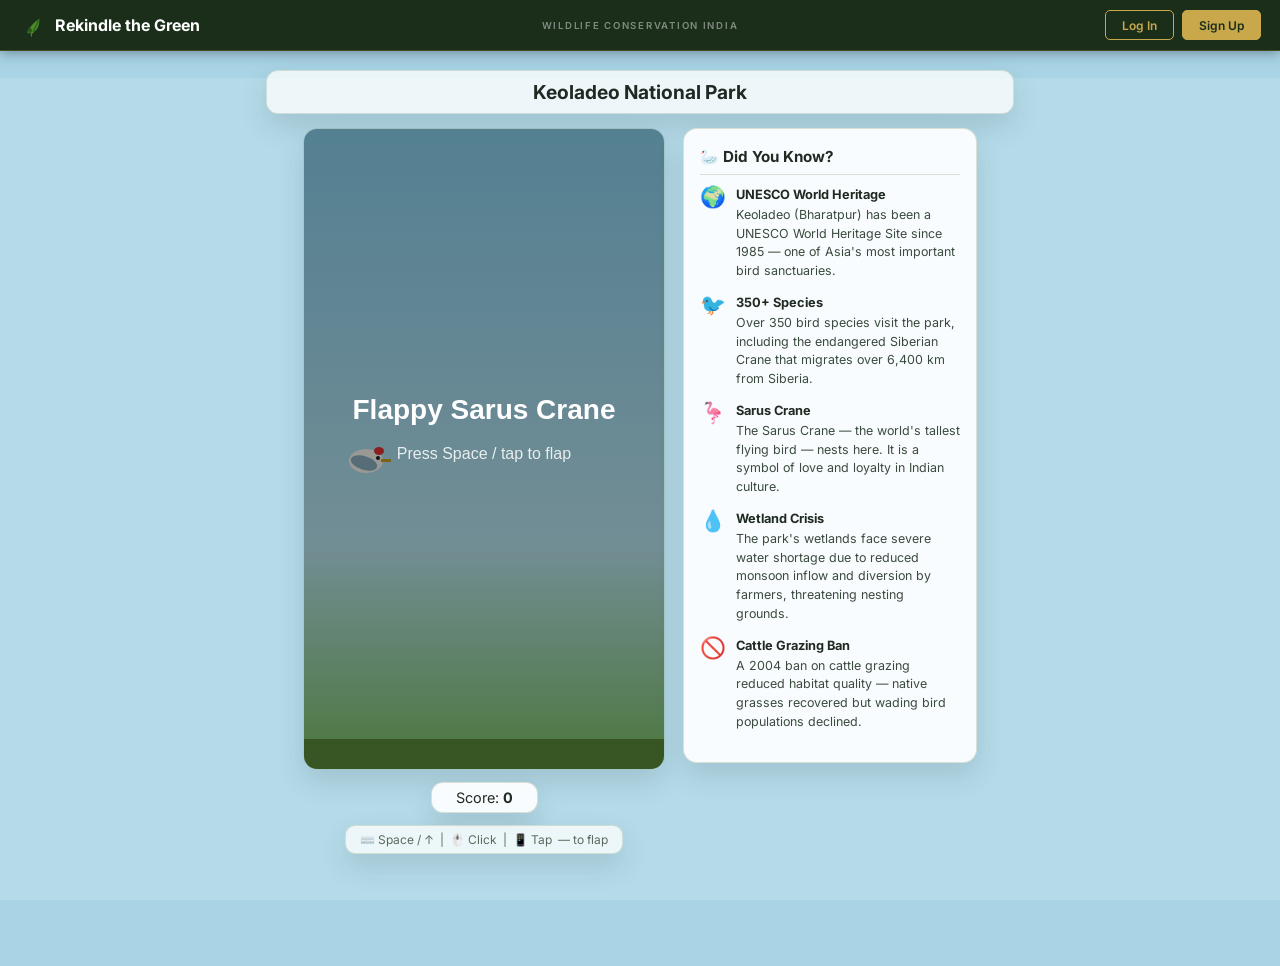
==== bird.html @ e1d17deb "Update repository content" ====
<!DOCTYPE html>
<html lang="en">

<head>
    <meta charset="UTF-8">
    <meta name="viewport" content="width=device-width, initial-scale=1.0">
    <link rel="stylesheet" href="nav.css">
    <script src="nav.js" defer></script>
    <title>Keoladeo National Park — Rekindle the Green</title>
    <style>
        :root {
            --rtg-text: #1f2a22;
            --rtg-surface: rgba(255, 255, 255, 0.76);
            --rtg-surface-strong: rgba(255, 255, 255, 0.92);
            --rtg-border: rgba(111, 143, 102, 0.25);
            --rtg-soft-blue: #d8ecf8;
            --rtg-shadow: 0 12px 28px rgba(34, 53, 39, 0.14);
            --rtg-btn: #eef4ea;
            --rtg-btn-hover: #dce9d8;
        }

        body {
            font-family: 'Inter', 'Segoe UI', sans-serif;
            text-align: center;
            color: var(--rtg-text);
            min-height: 100vh;
            position: relative;
            background-image: url('keoladeo-bg.jpg');
            background-size: cover;
            background-position: center;
            background-repeat: no-repeat;
            background-attachment: fixed;
            background-color: #a8d4e6;
            /* sky-blue fallback */
        }

        body::before {
            content: '';
            position: fixed;
            top: 78px;
            left: 0;
            right: 0;
            bottom: 0;
            background-color: rgba(255, 255, 255, 0.15);
            pointer-events: none;
            z-index: 0;
        }

        .container {
            position: relative;
            z-index: 1;
            padding: 12px 20px 20px;
        }

        .container h1 {
            margin: 0 auto 14px;
            width: min(92%, 720px);
            padding: 0.55rem 0.8rem;
            border-radius: 12px;
            background: var(--rtg-surface);
            border: 1px solid var(--rtg-border);
            box-shadow: var(--rtg-shadow);
            font-size: 1.2rem;
        }

        /* ── Game layout: canvas + sidebar ── */
        .game-layout {
            display: flex;
            justify-content: center;
            align-items: flex-start;
            gap: 18px;
            margin: 0 auto;
            max-width: 740px;
        }

        .game-panel {
            display: flex;
            flex-direction: column;
            align-items: center;
            gap: 12px;
        }

        canvas#board {
            display: block;
            border: 1px solid var(--rtg-border);
            border-radius: 14px;
            box-shadow: var(--rtg-shadow);
            cursor: pointer;
            /* Scale down on small screens via CSS; actual game coords stay 360×640 */
            max-width: min(360px, calc(100vw - 40px));
            height: auto;
        }

        .score-area {
            border: 1px solid var(--rtg-border);
            background: var(--rtg-surface-strong);
            border-radius: 12px;
            padding: 6px 24px;
            box-shadow: var(--rtg-shadow);
            font-size: 0.9rem;
        }

        /* Sidebar conservation facts */
        .sidebar {
            flex: 1;
            max-width: 260px;
            background: var(--rtg-surface-strong);
            border: 1px solid var(--rtg-border);
            border-radius: 14px;
            box-shadow: var(--rtg-shadow);
            padding: 18px 16px;
            text-align: left;
        }

        .sidebar h3 {
            font-size: 0.95rem;
            margin: 0 0 10px;
            color: var(--rtg-text);
            border-bottom: 1px solid var(--rtg-border);
            padding-bottom: 8px;
        }

        .fact-item {
            display: flex;
            gap: 10px;
            margin-bottom: 12px;
            align-items: flex-start;
        }

        .fact-icon {
            font-size: 1.3rem;
            flex-shrink: 0;
            line-height: 1.2;
        }

        .fact-text {
            font-size: 0.78rem;
            line-height: 1.5;
            color: #3a4a3e;
        }

        .fact-text strong {
            display: block;
            font-size: 0.8rem;
            color: var(--rtg-text);
            margin-bottom: 2px;
        }

        .hint-bar {
            background: var(--rtg-surface);
            border: 1px solid var(--rtg-border);
            border-radius: 10px;
            padding: 6px 14px;
            font-size: 0.75rem;
            color: #5a6b5e;
            box-shadow: var(--rtg-shadow);
        }

        /* ── Overlay ── */
        .overlay {
            display: none;
            position: fixed;
            inset: 0;
            background-color: rgba(20, 32, 24, 0.5);
            justify-content: center;
            align-items: center;
            z-index: 2000;
            padding: 16px;
        }

        .overlay-content {
            background: var(--rtg-soft-blue);
            padding: 22px 20px 20px;
            border-radius: 16px;
            position: relative;
            max-width: 680px;
            width: 100%;
            border: 1px solid var(--rtg-border);
            box-shadow: 0 18px 40px rgba(20, 32, 24, 0.3);
            text-align: left;
            max-height: 90vh;
            overflow-y: auto;
        }

        .overlay-image {
            width: 100%;
            max-height: 240px;
            object-fit: cover;
            border-radius: 10px;
            margin-bottom: 16px;
            display: block;
        }

        .overlay-title {
            text-align: center;
            font-size: 1.2rem;
            font-weight: 700;
            margin-bottom: 10px;
            color: #293c2e;
        }

        .overlay-info {
            color: #393c43;
            font-size: 0.9rem;
            line-height: 1.65;
            margin-bottom: 20px;
        }

        .overlay-info strong {
            color: #1f3a24;
        }

        .overlay-tags {
            display: flex;
            flex-wrap: wrap;
            gap: 6px;
            margin-bottom: 18px;
        }

        .tag {
            background: rgba(74, 138, 42, 0.12);
            border: 1px solid rgba(74, 138, 42, 0.3);
            color: #2e5a1e;
            border-radius: 999px;
            padding: 3px 10px;
            font-size: 0.72rem;
            font-weight: 600;
        }

        #closeOverlay {
            padding: 10px 18px;
            cursor: pointer;
            background-color: var(--rtg-btn);
            color: var(--rtg-text);
            border: 1px solid var(--rtg-border);
            border-radius: 999px;
            position: absolute;
            bottom: 18px;
            right: 18px;
            font-weight: 600;
            font-size: 0.85rem;
            transition: transform 0.2s ease, background-color 0.2s ease;
        }

        #closeOverlay:hover {
            background-color: var(--rtg-btn-hover);
            transform: translateY(-1px);
        }

        /* ── Responsive ── */
        @media (max-width: 640px) {
            .game-layout {
                flex-direction: column;
                align-items: center;
            }

            .sidebar {
                max-width: 100%;
                width: min(92%, 380px);
            }
        }
    </style>
</head>

<body>
    <!-- nav injected by nav.js -->

    <div class="container">
        <h1>Keoladeo National Park</h1>

        <div class="game-layout">

            <!-- Left: game + controls hint -->
            <div class="game-panel">
                <canvas id="board"></canvas>
                <div class="score-area">
                    Score: <strong id="score">0</strong>
                </div>
                <div class="hint-bar">⌨️ Space / ↑ &nbsp;|&nbsp; 🖱️ Click &nbsp;|&nbsp; 📱 Tap &nbsp;— to flap</div>
            </div>

            <!-- Right: conservation sidebar -->
            <aside class="sidebar">
                <h3>🦢 Did You Know?</h3>

                <div class="fact-item">
                    <span class="fact-icon">🌍</span>
                    <div class="fact-text">
                        <strong>UNESCO World Heritage</strong>
                        Keoladeo (Bharatpur) has been a UNESCO World Heritage Site since 1985 — one of Asia's most
                        important bird sanctuaries.
                    </div>
                </div>

                <div class="fact-item">
                    <span class="fact-icon">🐦</span>
                    <div class="fact-text">
                        <strong>350+ Species</strong>
                        Over 350 bird species visit the park, including the endangered Siberian Crane that migrates over
                        6,400 km from Siberia.
                    </div>
                </div>

                <div class="fact-item">
                    <span class="fact-icon">🦩</span>
                    <div class="fact-text">
                        <strong>Sarus Crane</strong>
                        The Sarus Crane — the world's tallest flying bird — nests here. It is a symbol of love and
                        loyalty in Indian culture.
                    </div>
                </div>

                <div class="fact-item">
                    <span class="fact-icon">💧</span>
                    <div class="fact-text">
                        <strong>Wetland Crisis</strong>
                        The park's wetlands face severe water shortage due to reduced monsoon inflow and diversion by
                        farmers, threatening nesting grounds.
                    </div>
                </div>

                <div class="fact-item">
                    <span class="fact-icon">🚫</span>
                    <div class="fact-text">
                        <strong>Cattle Grazing Ban</strong>
                        A 2004 ban on cattle grazing reduced habitat quality — native grasses recovered but wading bird
                        populations declined.
                    </div>
                </div>
            </aside>
        </div>
    </div>

    <!-- Conservation overlay (shown after game over) -->
    <div id="overlay" class="overlay">
        <div class="overlay-content">
            <img src="keoladeo-overlay.jpg" alt="Keoladeo National Park" class="overlay-image" />
            <h2 class="overlay-title">Bird Conservation at Keoladeo National Park</h2>
            <div class="overlay-tags">
                <span class="tag">UNESCO World Heritage</span>
                <span class="tag">Rajasthan, India</span>
                <span class="tag">Wetland Ecosystem</span>
                <span class="tag">350+ Bird Species</span>
            </div>
            <p class="overlay-info">
                Keoladeo Ghana National Park in Bharatpur, Rajasthan is one of the world's most important bird
                sanctuaries. Originally a duck-hunting ground of the Maharajas of Bharatpur, it was declared a
                wildlife sanctuary in 1971 and a <strong>UNESCO World Heritage Site</strong> in 1985.
                <br><br>
                The park is a crucial wintering ground for the <strong>critically endangered Siberian Crane</strong>,
                which migrates over 6,400 km from western Siberia. Although the species has not been reliably
                sighted since 2002, conservation efforts continue to protect their potential habitat. Year-round
                residents include the <strong>Sarus Crane</strong> — the world's tallest flying bird at up to 1.8 m —
                along with painted storks, open-bill storks, spoonbills, darters, and over 350 other species.
                <br><br>
                The park's <strong>biggest threat is water scarcity</strong>. The Ajan Bund reservoir that feeds the
                wetlands receives diminishing monsoon runoff due to upstream diversions by farmers, causing the
                marshes to dry out earlier each year. Forest department managers now pump groundwater to
                maintain minimum water levels during nesting season. Community-based ecotourism, where local
                cycle-rickshaw guides earn livelihoods, has created strong local champions for the park's protection.
            </p>
            <button id="closeOverlay">Play Again ↩</button>
        </div>
    </div>

    <script src="flappybird.js"></script>
</body>

</html>
---- nav.css ----
@import url('https://fonts.googleapis.com/css2?family=Inter:wght@400;600;700&family=Playfair+Display:ital,wght@1,700&display=swap');

:root {
    --rtg-nav-bg: #1a2e1a;
    --rtg-nav-gold: #c9a84c;
    --rtg-nav-gold-hover: #e8c96a;
    --rtg-nav-white: #ffffff;
}

.rtg-navbar {
    position: fixed;
    top: 0;
    left: 0;
    right: 0;
    height: 50px;
    background: var(--rtg-nav-bg);
    display: flex;
    align-items: center;
    justify-content: space-between;
    padding: 0 1.2rem;
    z-index: 1000;
    border-bottom: 1px solid rgba(201, 168, 76, 0.25);
    box-shadow: 0 2px 12px rgba(26, 26, 26, 0.4);
    font-family: 'Inter', sans-serif;
}

.rtg-navbar .nav-logo {
    display: flex;
    align-items: center;
    gap: 0.5rem;
    text-decoration: none;
}

.rtg-navbar .nav-logo svg {
    width: 28px;
    height: 28px;
    flex-shrink: 0;
}

.rtg-navbar .nav-logo-text {
    font-weight: 700;
    font-size: 1rem;
    color: var(--rtg-nav-white);
    white-space: nowrap;
}

.rtg-navbar .nav-logo-text em {
    font-family: 'Playfair Display', serif;
    font-style: italic;
    color: var(--rtg-nav-gold);
}

.rtg-navbar .nav-center {
    position: absolute;
    left: 50%;
    transform: translateX(-50%);
    font-size: 0.6rem;
    font-weight: 600;
    letter-spacing: 0.18em;
    text-transform: uppercase;
    color: rgba(255, 255, 255, 0.45);
    pointer-events: none;
    white-space: nowrap;
}

.rtg-navbar .nav-actions {
    display: flex;
    gap: 0.5rem;
}

.rtg-navbar .btn-nav {
    padding: 0.38rem 1rem;
    border-radius: 5px;
    font-size: 0.75rem;
    font-weight: 600;
    cursor: pointer;
    text-decoration: none;
    transition: all 0.18s;
    display: inline-block;
}

.rtg-navbar .btn-login {
    background: transparent;
    color: var(--rtg-nav-gold);
    border: 1.5px solid var(--rtg-nav-gold);
}

.rtg-navbar .btn-login:hover {
    background: rgba(201, 168, 76, 0.12);
}

.rtg-navbar .btn-signup {
    background: var(--rtg-nav-gold);
    color: var(--rtg-nav-bg);
    border: 1.5px solid var(--rtg-nav-gold);
}

.rtg-navbar .btn-signup:hover {
    background: var(--rtg-nav-gold-hover);
    border-color: var(--rtg-nav-gold-hover);
}

body {
    padding-top: 50px;
}

@media (max-width: 900px) {
    .rtg-navbar .nav-center {
        display: none;
    }
}

@media (max-width: 540px) {
    .rtg-navbar {
        padding: 0 0.7rem;
    }

    .rtg-navbar .nav-logo-text {
        font-size: 0.9rem;
    }

    .rtg-navbar .nav-actions {
        gap: 0.35rem;
    }

    .rtg-navbar .btn-nav {
        padding: 0.3rem 0.7rem;
        font-size: 0.7rem;
    }
}
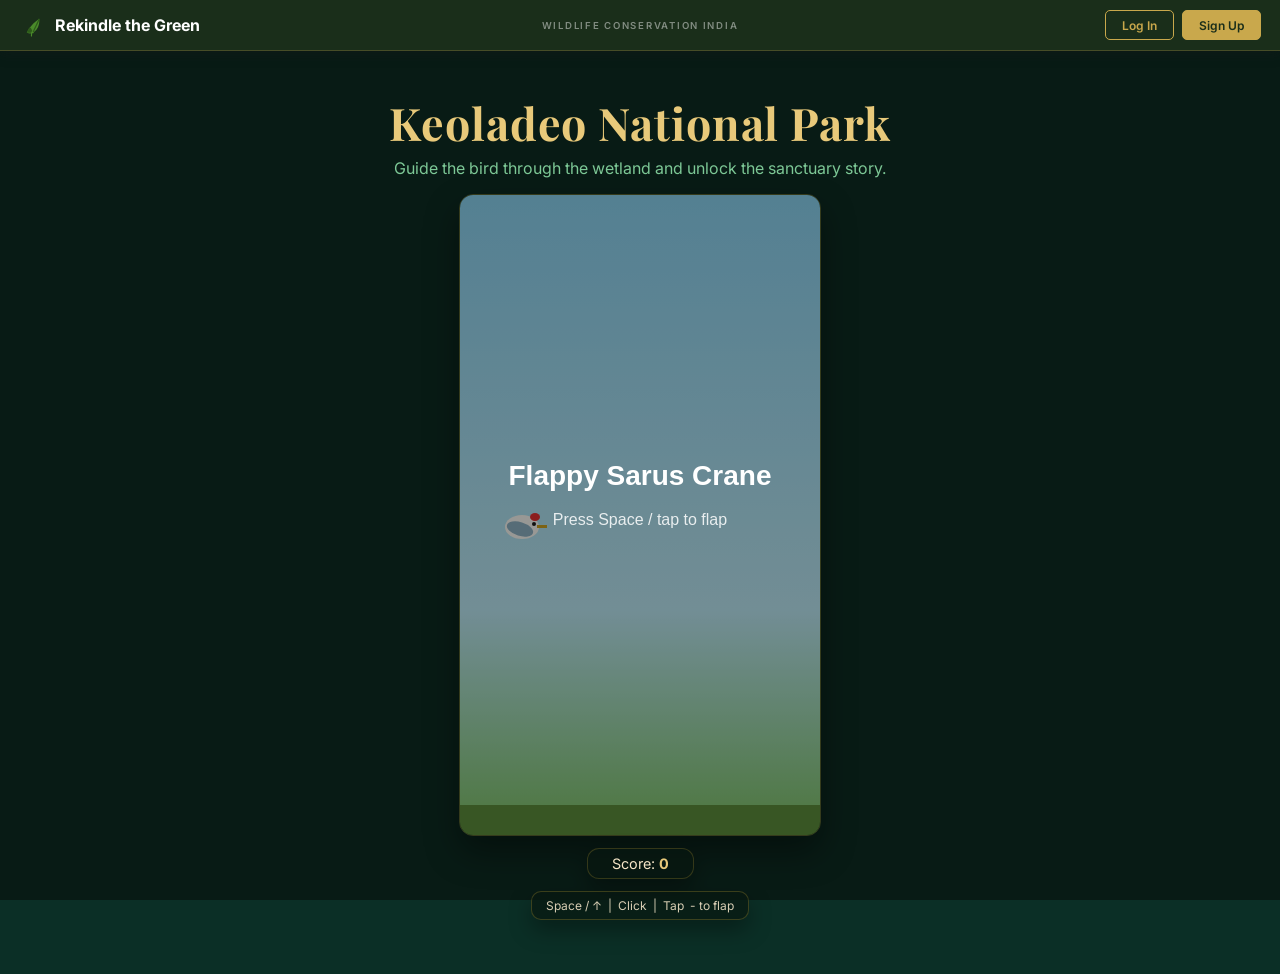
==== commit a9443999: "Modify bird page Co-authored-by: Copilot <copilot@github.com>" ====
--- a/bird.html
+++ b/bird.html
@@ -9,39 +9,45 @@
     <title>Keoladeo National Park — Rekindle the Green</title>
     <style>
         :root {
-            --rtg-text: #1f2a22;
-            --rtg-surface: rgba(255, 255, 255, 0.76);
-            --rtg-surface-strong: rgba(255, 255, 255, 0.92);
-            --rtg-border: rgba(111, 143, 102, 0.25);
-            --rtg-soft-blue: #d8ecf8;
-            --rtg-shadow: 0 12px 28px rgba(34, 53, 39, 0.14);
-            --rtg-btn: #eef4ea;
-            --rtg-btn-hover: #dce9d8;
+            --jungle-dark: #0b2f26;
+            --jungle-mid: #163222;
+            --jungle-light: #1f4a32;
+            --moss: #2d6e47;
+            --leaf: #4a9e6a;
+            --pale-leaf: #7dc896;
+            --gold: #d4af37;
+            --gold-light: #e8c97a;
+            --cream: #f5e6c8;
+            --cream-dark: #d8ceb4;
+            --radius: 12px;
+            --radius-lg: 18px;
         }
 
         body {
             font-family: 'Inter', 'Segoe UI', sans-serif;
             text-align: center;
-            color: var(--rtg-text);
+            color: var(--cream);
             min-height: 100vh;
             position: relative;
+            margin: 0;
+            overflow-x: hidden;
+            background-color: var(--jungle-dark);
             background-image: url('keoladeo-bg.jpg');
             background-size: cover;
             background-position: center;
             background-repeat: no-repeat;
             background-attachment: fixed;
-            background-color: #a8d4e6;
-            /* sky-blue fallback */
+            padding-top: 74px;
         }
 
         body::before {
             content: '';
             position: fixed;
-            top: 78px;
+            top: 0;
             left: 0;
             right: 0;
             bottom: 0;
-            background-color: rgba(255, 255, 255, 0.15);
+            background-color: rgba(7, 20, 15, 0.75);
             pointer-events: none;
             z-index: 0;
         }
@@ -49,18 +55,29 @@
         .container {
             position: relative;
             z-index: 1;
-            padding: 12px 20px 20px;
-        }
-
-        .container h1 {
-            margin: 0 auto 14px;
-            width: min(92%, 720px);
-            padding: 0.55rem 0.8rem;
-            border-radius: 12px;
-            background: var(--rtg-surface);
-            border: 1px solid var(--rtg-border);
-            box-shadow: var(--rtg-shadow);
-            font-size: 1.2rem;
+            width: min(100%, 1080px);
+            margin: 0 auto;
+            padding: 1.2rem 1rem 2.25rem;
+        }
+
+        #gamePage h1 {
+            margin: 0 auto 0.35rem;
+            font-family: 'Playfair Display', serif;
+            color: var(--gold-light);
+            font-size: clamp(2rem, 4vw, 2.8rem);
+            letter-spacing: 0.02em;
+            font-weight: 700;
+            background: none;
+            border: none;
+            box-shadow: none;
+            width: auto;
+            padding: 0;
+        }
+
+        .game-sub {
+            font-size: 1rem;
+            color: var(--pale-leaf);
+            margin: 0 0 1rem;
         }
 
         /* ── Game layout: canvas + sidebar ── */
@@ -70,7 +87,7 @@
             align-items: flex-start;
             gap: 18px;
             margin: 0 auto;
-            max-width: 740px;
+            max-width: 980px;
         }
 
         .game-panel {
@@ -82,32 +99,36 @@
 
         canvas#board {
             display: block;
-            border: 1px solid var(--rtg-border);
+            border: 1px solid rgba(212, 175, 55, 0.22);
             border-radius: 14px;
-            box-shadow: var(--rtg-shadow);
+            box-shadow: inset 0 10px 18px rgba(0, 0, 0, 0.24), 0 16px 34px rgba(0, 0, 0, 0.4);
             cursor: pointer;
-            /* Scale down on small screens via CSS; actual game coords stay 360×640 */
             max-width: min(360px, calc(100vw - 40px));
             height: auto;
         }
 
         .score-area {
-            border: 1px solid var(--rtg-border);
-            background: var(--rtg-surface-strong);
+            border: 1px solid rgba(212, 175, 55, 0.22);
+            background: rgba(8, 24, 17, 0.7);
             border-radius: 12px;
             padding: 6px 24px;
-            box-shadow: var(--rtg-shadow);
+            box-shadow: 0 10px 22px rgba(0, 0, 0, 0.34);
             font-size: 0.9rem;
+            color: var(--cream);
+        }
+
+        .score-area #score {
+            color: var(--gold-light);
         }
 
         /* Sidebar conservation facts */
         .sidebar {
             flex: 1;
             max-width: 260px;
-            background: var(--rtg-surface-strong);
-            border: 1px solid var(--rtg-border);
+            background: rgba(8, 24, 17, 0.72);
+            border: 1px solid rgba(212, 175, 55, 0.25);
             border-radius: 14px;
-            box-shadow: var(--rtg-shadow);
+            box-shadow: 0 16px 34px rgba(0, 0, 0, 0.4);
             padding: 18px 16px;
             text-align: left;
         }
@@ -115,8 +136,8 @@
         .sidebar h3 {
             font-size: 0.95rem;
             margin: 0 0 10px;
-            color: var(--rtg-text);
-            border-bottom: 1px solid var(--rtg-border);
+            color: var(--gold-light);
+            border-bottom: 1px solid rgba(212, 175, 55, 0.25);
             padding-bottom: 8px;
         }
 
@@ -136,119 +157,375 @@
         .fact-text {
             font-size: 0.78rem;
             line-height: 1.5;
-            color: #3a4a3e;
+            color: var(--cream-dark);
         }
 
         .fact-text strong {
             display: block;
             font-size: 0.8rem;
-            color: var(--rtg-text);
+            color: var(--cream);
             margin-bottom: 2px;
         }
 
         .hint-bar {
-            background: var(--rtg-surface);
-            border: 1px solid var(--rtg-border);
+            background: rgba(8, 24, 17, 0.72);
+            border: 1px solid rgba(212, 175, 55, 0.25);
             border-radius: 10px;
             padding: 6px 14px;
             font-size: 0.75rem;
-            color: #5a6b5e;
-            box-shadow: var(--rtg-shadow);
-        }
-
-        /* ── Overlay ── */
-        .overlay {
+            color: var(--cream-dark);
+            box-shadow: 0 10px 22px rgba(0, 0, 0, 0.34);
+        }
+
+        #infoPage {
             display: none;
-            position: fixed;
-            inset: 0;
-            background-color: rgba(20, 32, 24, 0.5);
-            justify-content: center;
-            align-items: center;
-            z-index: 2000;
-            padding: 16px;
-        }
-
-        .overlay-content {
-            background: var(--rtg-soft-blue);
-            padding: 22px 20px 20px;
-            border-radius: 16px;
+            max-width: 800px;
+            margin: 0 auto;
+            padding: 4rem 2rem 6rem;
+            animation: fadeUp 0.6s ease forwards;
+        }
+
+        @keyframes fadeUp {
+            from {
+                opacity: 0;
+                transform: translateY(24px);
+            }
+            to {
+                opacity: 1;
+                transform: translateY(0);
+            }
+        }
+
+        .unlock-bar {
+            border-top: 1px solid rgba(212, 175, 55, 0.2);
+            border-bottom: 1px solid rgba(212, 175, 55, 0.2);
+            padding: 1rem 0;
+            margin-bottom: 3.5rem;
+            display: flex;
+            align-items: baseline;
+            gap: 1.25rem;
+        }
+
+        .unlock-kicker {
+            font-family: 'Inter', sans-serif;
+            font-size: 0.62rem;
+            font-weight: 700;
+            letter-spacing: 0.18em;
+            text-transform: uppercase;
+            color: var(--gold);
+            flex-shrink: 0;
+        }
+
+        .unlock-bar p {
+            font-size: 0.95rem;
+            font-style: italic;
+            color: var(--cream-dark);
+            line-height: 1.5;
+            text-align: left;
+        }
+
+        .info-hero {
+            margin-bottom: 3.5rem;
+            text-align: left;
+        }
+
+        .info-hero-label {
+            font-family: 'Inter', sans-serif;
+            font-size: 0.62rem;
+            font-weight: 700;
+            letter-spacing: 0.18em;
+            text-transform: uppercase;
+            color: var(--gold);
+            opacity: 0.65;
+            margin-bottom: 0.75rem;
+            display: block;
+        }
+
+        .info-hero h2 {
+            font-family: 'Playfair Display', serif;
+            font-size: 2.6rem;
+            font-weight: 700;
+            color: var(--cream);
+            line-height: 1.12;
+            margin-bottom: 1rem;
+            letter-spacing: -0.01em;
+        }
+
+        .info-hero p {
+            font-size: 1.12rem;
+            color: var(--cream-dark);
+            line-height: 1.75;
+            max-width: 600px;
+            font-weight: 300;
+            text-align: left;
+        }
+
+        .stat-row {
+            display: grid;
+            grid-template-columns: repeat(3, 1fr);
+            border-top: 1px solid rgba(212, 175, 55, 0.18);
+            border-bottom: 1px solid rgba(212, 175, 55, 0.18);
+            margin-bottom: 3.5rem;
+            text-align: left;
+        }
+
+        .stat-item {
+            padding: 1.75rem 1.25rem;
+            border-right: 1px solid rgba(212, 175, 55, 0.18);
+        }
+
+        .stat-item:last-child {
+            border-right: none;
+        }
+
+        .stat-item .s-num {
+            font-family: 'Playfair Display', serif;
+            font-size: 2.5rem;
+            font-weight: 700;
+            color: var(--gold);
+            line-height: 1;
+            display: block;
+            margin-bottom: 0.3rem;
+        }
+
+        .stat-item .s-label {
+            font-family: 'Inter', sans-serif;
+            font-size: 0.68rem;
+            font-weight: 500;
+            letter-spacing: 0.08em;
+            text-transform: uppercase;
+            color: var(--cream-dark);
+        }
+
+        .info-section {
+            margin-bottom: 3.5rem;
+            text-align: left;
+        }
+
+        .section-label {
+            font-family: 'Inter', sans-serif;
+            font-size: 0.62rem;
+            font-weight: 700;
+            letter-spacing: 0.18em;
+            text-transform: uppercase;
+            color: var(--gold);
+            opacity: 0.65;
+            margin-bottom: 1.5rem;
+            display: block;
+        }
+
+        .timeline {
+            list-style: none;
+            padding: 0;
+        }
+
+        .timeline li {
+            display: grid;
+            grid-template-columns: 60px 1px 1fr;
+            gap: 0 1.5rem;
+            padding-bottom: 2.25rem;
+        }
+
+        .timeline li:last-child {
+            padding-bottom: 0;
+        }
+
+        .tl-year {
+            font-family: 'Playfair Display', serif;
+            font-size: 0.9rem;
+            color: var(--gold);
+            font-weight: 700;
+            text-align: right;
+            padding-top: 1px;
+        }
+
+        .tl-line {
             position: relative;
-            max-width: 680px;
-            width: 100%;
-            border: 1px solid var(--rtg-border);
-            box-shadow: 0 18px 40px rgba(20, 32, 24, 0.3);
-            text-align: left;
-            max-height: 90vh;
-            overflow-y: auto;
-        }
-
-        .overlay-image {
-            width: 100%;
-            max-height: 240px;
-            object-fit: cover;
-            border-radius: 10px;
-            margin-bottom: 16px;
-            display: block;
-        }
-
-        .overlay-title {
+            background: rgba(212, 175, 55, 0.18);
+            width: 1px;
+        }
+
+        .tl-line::before {
+            content: '';
+            position: absolute;
+            top: 5px;
+            left: 50%;
+            transform: translateX(-50%);
+            width: 7px;
+            height: 7px;
+            border-radius: 50%;
+            background: var(--gold);
+            border: 1px solid var(--jungle-dark);
+        }
+
+        .timeline li:last-child .tl-line {
+            background: transparent;
+        }
+
+        .tl-content strong {
+            display: block;
+            color: var(--cream);
+            font-size: 1.05rem;
+            font-weight: 600;
+            margin-bottom: 0.4rem;
+        }
+
+        .tl-content p {
+            font-size: 0.95rem;
+            color: var(--cream-dark);
+            line-height: 1.65;
+            font-style: italic;
+            text-align: left;
+        }
+
+        .fact-grid {
+            display: grid;
+            grid-template-columns: 1fr 1fr;
+            gap: 1px;
+            background: rgba(212, 175, 55, 0.1);
+            border: 1px solid rgba(212, 175, 55, 0.1);
+            border-radius: var(--radius);
+            overflow: hidden;
+        }
+
+        .fact-cell {
+            background: var(--jungle-dark);
+            padding: 1.5rem;
+        }
+
+        .fact-cell .fc-label {
+            font-family: 'Inter', sans-serif;
+            font-size: 0.62rem;
+            font-weight: 700;
+            letter-spacing: 0.14em;
+            text-transform: uppercase;
+            color: var(--pale-leaf);
+            margin-bottom: 0.55rem;
+            display: block;
+        }
+
+        .fact-cell p {
+            font-size: 0.95rem;
+            color: var(--cream-dark);
+            line-height: 1.65;
+            text-align: left;
+        }
+
+        .cta-section {
+            border-top: 1px solid rgba(212, 175, 55, 0.18);
+            padding-top: 3rem;
+            text-align: left;
+        }
+
+        .cta-eyebrow {
+            font-family: 'Inter', sans-serif;
+            font-size: 0.62rem;
+            font-weight: 700;
+            letter-spacing: 0.18em;
+            text-transform: uppercase;
+            color: var(--gold);
+            opacity: 0.65;
+            margin-bottom: 1rem;
+            display: block;
+        }
+
+        .cta-section h3 {
+            font-family: 'Playfair Display', serif;
+            font-size: 2rem;
+            color: var(--cream);
+            margin-bottom: 0.75rem;
+            line-height: 1.2;
+        }
+
+        .cta-section p {
+            font-size: 1.05rem;
+            color: var(--cream-dark);
+            line-height: 1.7;
+            max-width: 520px;
+            margin-bottom: 2rem;
+            font-style: italic;
+            text-align: left;
+        }
+
+        .cta-buttons {
+            display: flex;
+            gap: 0.75rem;
+            flex-wrap: wrap;
+        }
+
+        .cta-primary {
+            padding: 0.8rem 2rem;
+            background: var(--gold);
+            color: var(--jungle-dark);
+            font-family: 'Inter', sans-serif;
+            font-size: 0.8rem;
+            font-weight: 700;
+            letter-spacing: 0.07em;
+            text-transform: uppercase;
+            border: none;
+            border-radius: 4px;
+            cursor: pointer;
+            text-decoration: none;
+            display: inline-block;
+            transition: background 0.2s;
+        }
+
+        .cta-primary:hover {
+            background: var(--gold-light);
+        }
+
+        .cta-secondary {
+            padding: 0.8rem 2rem;
+            background: transparent;
+            color: var(--cream);
+            font-family: 'Inter', sans-serif;
+            font-size: 0.8rem;
+            font-weight: 600;
+            letter-spacing: 0.07em;
+            text-transform: uppercase;
+            border: 1px solid rgba(255, 255, 255, 0.18);
+            border-radius: 4px;
+            cursor: pointer;
+            text-decoration: none;
+            display: inline-block;
+            transition: border-color 0.2s;
+        }
+
+        .cta-secondary:hover {
+            border-color: rgba(255, 255, 255, 0.4);
+        }
+
+        .info-play-again {
             text-align: center;
-            font-size: 1.2rem;
-            font-weight: 700;
-            margin-bottom: 10px;
-            color: #293c2e;
-        }
-
-        .overlay-info {
-            color: #393c43;
-            font-size: 0.9rem;
-            line-height: 1.65;
-            margin-bottom: 20px;
-        }
-
-        .overlay-info strong {
-            color: #1f3a24;
-        }
-
-        .overlay-tags {
-            display: flex;
-            flex-wrap: wrap;
-            gap: 6px;
-            margin-bottom: 18px;
-        }
-
-        .tag {
-            background: rgba(74, 138, 42, 0.12);
-            border: 1px solid rgba(74, 138, 42, 0.3);
-            color: #2e5a1e;
+            margin-top: 3rem;
+            padding-top: 2rem;
+            border-top: 1px solid rgba(255, 255, 255, 0.05);
+        }
+
+        .info-play-again button {
+            background: transparent;
+            border: 1px solid rgba(255, 255, 255, 0.14);
+            color: var(--cream-dark);
+            font-family: 'Inter', sans-serif;
+            font-size: 1rem;
+            padding: 0.6rem 1.8rem;
             border-radius: 999px;
-            padding: 3px 10px;
-            font-size: 0.72rem;
-            font-weight: 600;
-        }
-
-        #closeOverlay {
-            padding: 10px 18px;
             cursor: pointer;
-            background-color: var(--rtg-btn);
-            color: var(--rtg-text);
-            border: 1px solid var(--rtg-border);
-            border-radius: 999px;
-            position: absolute;
-            bottom: 18px;
-            right: 18px;
-            font-weight: 600;
-            font-size: 0.85rem;
-            transition: transform 0.2s ease, background-color 0.2s ease;
-        }
-
-        #closeOverlay:hover {
-            background-color: var(--rtg-btn-hover);
-            transform: translateY(-1px);
+            letter-spacing: 0.04em;
+            transition: border-color 0.2s, color 0.2s;
+        }
+
+        .info-play-again button:hover {
+            border-color: var(--leaf);
+            color: var(--cream);
         }
 
         /* ── Responsive ── */
         @media (max-width: 640px) {
+            body {
+                padding-top: 68px;
+            }
+
             .game-layout {
                 flex-direction: column;
                 align-items: center;
@@ -258,6 +535,31 @@
                 max-width: 100%;
                 width: min(92%, 380px);
             }
+
+            .stat-row {
+                grid-template-columns: 1fr;
+            }
+
+            .stat-item {
+                border-right: none;
+                border-bottom: 1px solid rgba(212, 175, 55, 0.18);
+            }
+
+            .stat-item:last-child {
+                border-bottom: none;
+            }
+
+            .fact-grid {
+                grid-template-columns: 1fr;
+            }
+
+            .info-hero h2 {
+                font-size: 1.9rem;
+            }
+
+            #infoPage {
+                padding: 2.5rem 1.25rem 4rem;
+            }
         }
     </style>
 </head>
@@ -265,8 +567,9 @@
 <body>
     <!-- nav injected by nav.js -->
 
-    <div class="container">
+    <div id="gamePage" class="container">
         <h1>Keoladeo National Park</h1>
+        <p class="game-sub">Guide the bird through the wetland and unlock the sanctuary story.</p>
 
         <div class="game-layout">
 
@@ -276,91 +579,75 @@
                 <div class="score-area">
                     Score: <strong id="score">0</strong>
                 </div>
-                <div class="hint-bar">⌨️ Space / ↑ &nbsp;|&nbsp; 🖱️ Click &nbsp;|&nbsp; 📱 Tap &nbsp;— to flap</div>
+                <div class="hint-bar">Space / ↑ &nbsp;|&nbsp; Click &nbsp;|&nbsp; Tap &nbsp;- to flap</div>
             </div>
-
-            <!-- Right: conservation sidebar -->
-            <aside class="sidebar">
-                <h3>🦢 Did You Know?</h3>
-
-                <div class="fact-item">
-                    <span class="fact-icon">🌍</span>
-                    <div class="fact-text">
-                        <strong>UNESCO World Heritage</strong>
-                        Keoladeo (Bharatpur) has been a UNESCO World Heritage Site since 1985 — one of Asia's most
-                        important bird sanctuaries.
-                    </div>
-                </div>
-
-                <div class="fact-item">
-                    <span class="fact-icon">🐦</span>
-                    <div class="fact-text">
-                        <strong>350+ Species</strong>
-                        Over 350 bird species visit the park, including the endangered Siberian Crane that migrates over
-                        6,400 km from Siberia.
-                    </div>
-                </div>
-
-                <div class="fact-item">
-                    <span class="fact-icon">🦩</span>
-                    <div class="fact-text">
-                        <strong>Sarus Crane</strong>
-                        The Sarus Crane — the world's tallest flying bird — nests here. It is a symbol of love and
-                        loyalty in Indian culture.
-                    </div>
-                </div>
-
-                <div class="fact-item">
-                    <span class="fact-icon">💧</span>
-                    <div class="fact-text">
-                        <strong>Wetland Crisis</strong>
-                        The park's wetlands face severe water shortage due to reduced monsoon inflow and diversion by
-                        farmers, threatening nesting grounds.
-                    </div>
-                </div>
-
-                <div class="fact-item">
-                    <span class="fact-icon">🚫</span>
-                    <div class="fact-text">
-                        <strong>Cattle Grazing Ban</strong>
-                        A 2004 ban on cattle grazing reduced habitat quality — native grasses recovered but wading bird
-                        populations declined.
-                    </div>
-                </div>
-            </aside>
         </div>
     </div>
 
-    <!-- Conservation overlay (shown after game over) -->
-    <div id="overlay" class="overlay">
-        <div class="overlay-content">
-            <img src="keoladeo-overlay.jpg" alt="Keoladeo National Park" class="overlay-image" />
-            <h2 class="overlay-title">Bird Conservation at Keoladeo National Park</h2>
-            <div class="overlay-tags">
-                <span class="tag">UNESCO World Heritage</span>
-                <span class="tag">Rajasthan, India</span>
-                <span class="tag">Wetland Ecosystem</span>
-                <span class="tag">350+ Bird Species</span>
+    <div id="infoPage" class="container">
+        <div class="unlock-bar">
+            <span class="unlock-kicker">Story Unlocked</span>
+            <p>Keoladeo is a living wetland classroom where migration, habitat, and community conservation meet.</p>
+        </div>
+
+        <div class="info-hero">
+            <span class="info-hero-label">Conservation Feature</span>
+            <h2>Keoladeo National Park, Bharatpur</h2>
+            <p>From royal hunting reserve to UNESCO World Heritage Site, Keoladeo has evolved into one of Asia's most significant bird habitats, sheltering migratory and resident species across delicate wetland mosaics.</p>
+        </div>
+
+        <div class="stat-row">
+            <div class="stat-item"><span class="s-num">350+</span><span class="s-label">Bird Species Recorded</span></div>
+            <div class="stat-item"><span class="s-num">1985</span><span class="s-label">UNESCO Status Granted</span></div>
+            <div class="stat-item"><span class="s-num">6.4k</span><span class="s-label">Km Historic Migration Route</span></div>
+        </div>
+
+        <div class="info-section">
+            <span class="section-label">Conservation Timeline</span>
+            <ul class="timeline">
+                <li>
+                    <div class="tl-year">Pre 1900s</div><div class="tl-line"></div>
+                    <div class="tl-content"><strong>Royal Wetland Reserve</strong><p>The marshes were managed as a seasonal water body, attracting vast bird populations long before formal conservation labels existed.</p></div>
+                </li>
+                <li>
+                    <div class="tl-year">1971</div><div class="tl-line"></div>
+                    <div class="tl-content"><strong>Sanctuary Declaration</strong><p>Keoladeo was officially designated as a bird sanctuary, shifting focus from hunting tradition to long-term ecological protection.</p></div>
+                </li>
+                <li>
+                    <div class="tl-year">1981</div><div class="tl-line"></div>
+                    <div class="tl-content"><strong>National Park Status</strong><p>Legal status strengthened habitat safeguards and enabled more structured management of nesting zones and water cycles.</p></div>
+                </li>
+                <li>
+                    <div class="tl-year">1985</div><div class="tl-line"></div>
+                    <div class="tl-content"><strong>UNESCO Recognition</strong><p>The park earned World Heritage status, acknowledging its global role in avian biodiversity and migratory bird conservation.</p></div>
+                </li>
+                <li>
+                    <div class="tl-year">Today</div><div class="tl-line"></div>
+                    <div class="tl-content"><strong>Wetland Under Pressure</strong><p>Conservation now focuses on water security, adaptive habitat restoration, and balancing tourism with fragile ecological rhythms.</p></div>
+                </li>
+            </ul>
+        </div>
+
+        <div class="info-section">
+            <span class="section-label">Why Keoladeo Matters</span>
+            <div class="fact-grid">
+                <div class="fact-cell"><span class="fc-label">Migration Hub</span><p>The park is a critical winter refuge for migratory birds traveling vast transcontinental routes, making each season globally significant.</p></div>
+                <div class="fact-cell"><span class="fc-label">Wetland Engineering</span><p>Its ecology depends on carefully managed water inflows; without seasonal water, feeding, breeding, and nesting cycles break down quickly.</p></div>
+                <div class="fact-cell"><span class="fc-label">Local Livelihoods</span><p>Eco-guides and community services connect conservation with livelihoods, creating local incentives to protect habitat quality year-round.</p></div>
+                <div class="fact-cell"><span class="fc-label">Biodiversity Indicator</span><p>Bird abundance here reflects broader environmental health, making Keoladeo a vital indicator for wetland resilience in north India.</p></div>
             </div>
-            <p class="overlay-info">
-                Keoladeo Ghana National Park in Bharatpur, Rajasthan is one of the world's most important bird
-                sanctuaries. Originally a duck-hunting ground of the Maharajas of Bharatpur, it was declared a
-                wildlife sanctuary in 1971 and a <strong>UNESCO World Heritage Site</strong> in 1985.
-                <br><br>
-                The park is a crucial wintering ground for the <strong>critically endangered Siberian Crane</strong>,
-                which migrates over 6,400 km from western Siberia. Although the species has not been reliably
-                sighted since 2002, conservation efforts continue to protect their potential habitat. Year-round
-                residents include the <strong>Sarus Crane</strong> — the world's tallest flying bird at up to 1.8 m —
-                along with painted storks, open-bill storks, spoonbills, darters, and over 350 other species.
-                <br><br>
-                The park's <strong>biggest threat is water scarcity</strong>. The Ajan Bund reservoir that feeds the
-                wetlands receives diminishing monsoon runoff due to upstream diversions by farmers, causing the
-                marshes to dry out earlier each year. Forest department managers now pump groundwater to
-                maintain minimum water levels during nesting season. Community-based ecotourism, where local
-                cycle-rickshaw guides earn livelihoods, has created strong local champions for the park's protection.
-            </p>
-            <button id="closeOverlay">Play Again ↩</button>
         </div>
+
+        <div class="cta-section">
+            <span class="cta-eyebrow">Get Involved</span>
+            <h3>Support Wetland Guardians</h3>
+            <p>Responsible visits, habitat volunteering, and awareness on water conservation can directly strengthen the future of Keoladeo's bird life.</p>
+            <div class="cta-buttons">
+                <a href="#" class="cta-primary">Join a Bird Walk</a>
+            </div>
+        </div>
+
+        <div class="info-play-again"><button onclick="restartGame()">&#8635; Play Again</button></div>
     </div>
 
     <script src="flappybird.js"></script>
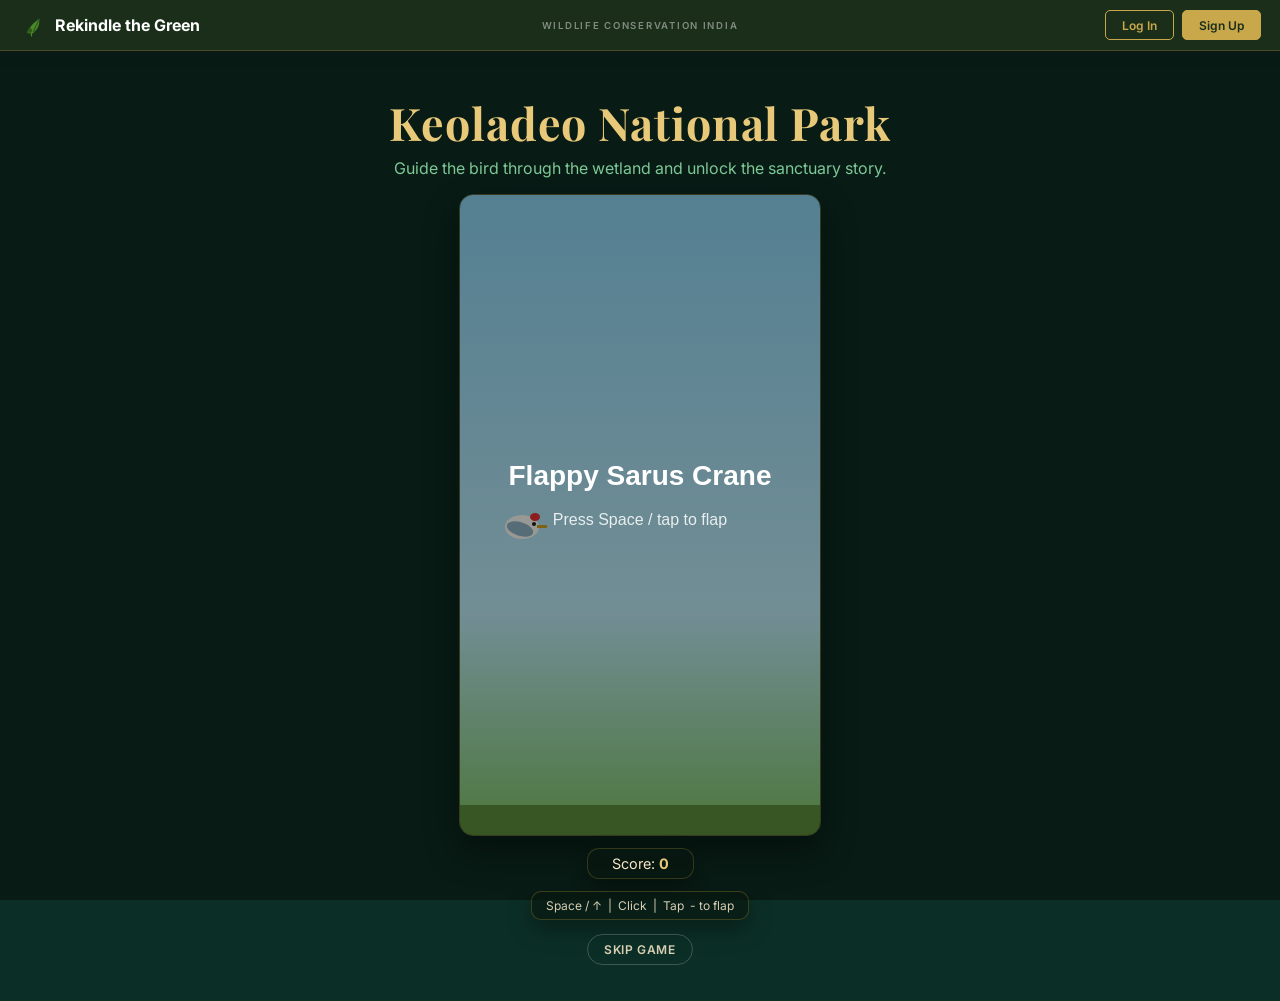
==== commit 9f15f7b0: "Add skip game button Co-authored-by: Copilot <copilot@github.com>" ====
--- a/bird.html
+++ b/bird.html
@@ -4,8 +4,8 @@
 <head>
     <meta charset="UTF-8">
     <meta name="viewport" content="width=device-width, initial-scale=1.0">
-    <link rel="stylesheet" href="nav.css">
-    <script src="nav.js" defer></script>
+    <link rel="stylesheet" href="nav.css?v=1">
+    <script src="nav.js?v=1" defer></script>
     <title>Keoladeo National Park — Rekindle the Green</title>
     <style>
         :root {
@@ -24,7 +24,7 @@
         }
 
         body {
-            font-family: 'Inter', 'Segoe UI', sans-serif;
+            font-family: 'Inter', sans-serif;
             text-align: center;
             color: var(--cream);
             min-height: 100vh;
@@ -177,6 +177,27 @@
             box-shadow: 0 10px 22px rgba(0, 0, 0, 0.34);
         }
 
+        .skip-btn {
+            margin-top: 2px;
+            background: transparent;
+            border: 1px solid rgba(255, 255, 255, 0.2);
+            color: var(--cream-dark);
+            font-family: 'Inter', sans-serif;
+            font-size: 0.75rem;
+            font-weight: 600;
+            letter-spacing: 0.05em;
+            text-transform: uppercase;
+            padding: 0.45rem 1rem;
+            border-radius: 999px;
+            cursor: pointer;
+            transition: border-color 0.2s, color 0.2s;
+        }
+
+        .skip-btn:hover {
+            border-color: var(--leaf);
+            color: var(--cream);
+        }
+
         #infoPage {
             display: none;
             max-width: 800px;
@@ -580,6 +601,7 @@
                     Score: <strong id="score">0</strong>
                 </div>
                 <div class="hint-bar">Space / ↑ &nbsp;|&nbsp; Click &nbsp;|&nbsp; Tap &nbsp;- to flap</div>
+                <button class="skip-btn" onclick="showInfoPage()">Skip Game</button>
             </div>
         </div>
     </div>
@@ -643,7 +665,7 @@
             <h3>Support Wetland Guardians</h3>
             <p>Responsible visits, habitat volunteering, and awareness on water conservation can directly strengthen the future of Keoladeo's bird life.</p>
             <div class="cta-buttons">
-                <a href="#" class="cta-primary">Join a Bird Walk</a>
+                <a href="drive-registration.php?drive=keoladeo" class="cta-primary">Register for an Event</a>
             </div>
         </div>
 
